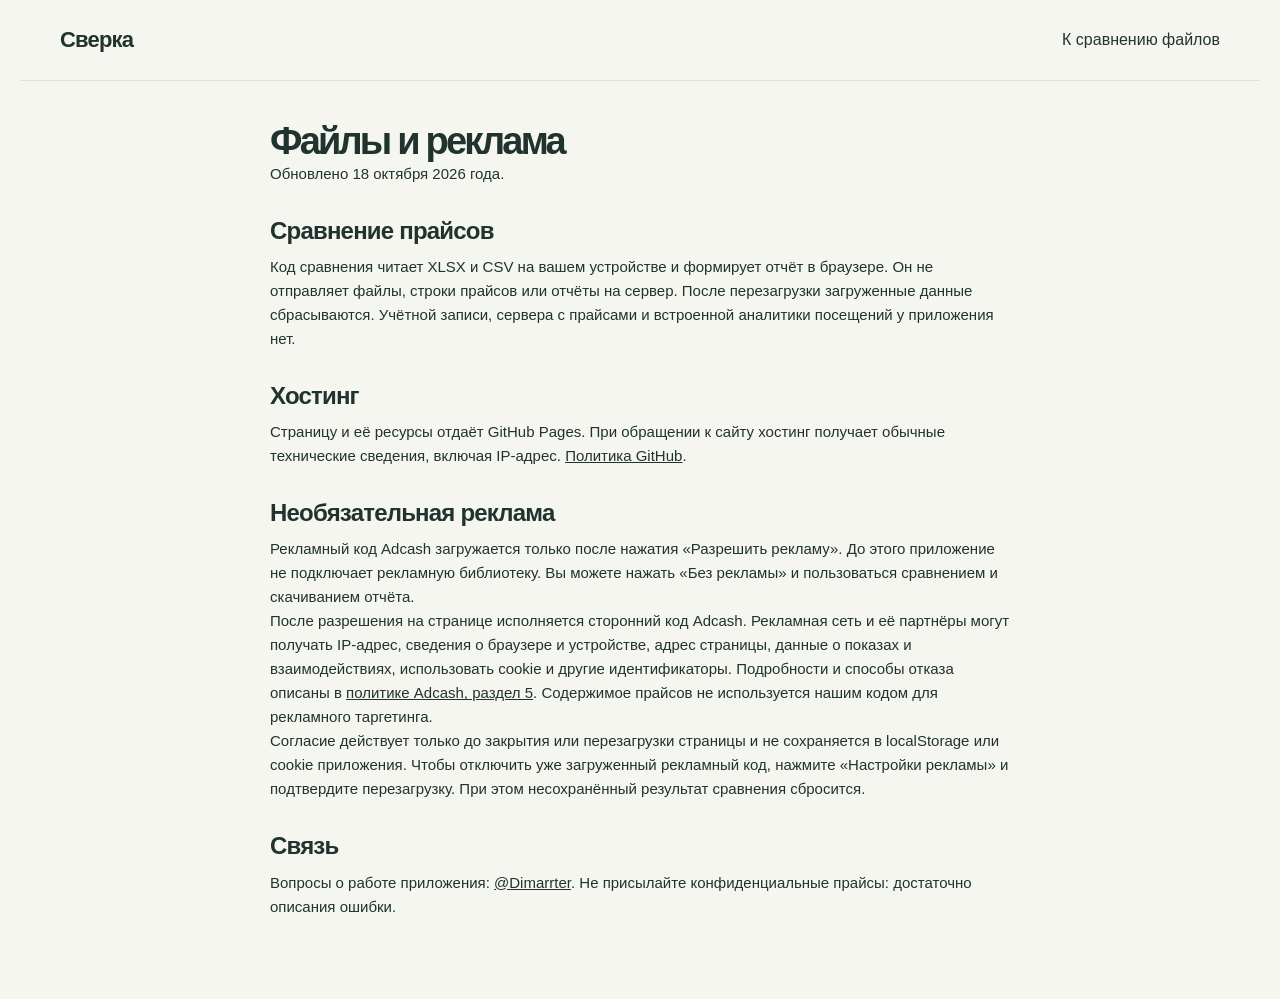
==== privacy.html @ d3e15a53 "Add optional Adcash banner and clear ad consent controls" ====
<!doctype html>
<html lang="ru"><head><meta charset="utf-8"><meta name="viewport" content="width=device-width,initial-scale=1"><title>Файлы и реклама — Сверка</title><link rel="stylesheet" href="style.css"><link rel="icon" href="icon.svg"></head>
<body><header class="site-head"><a class="brand" href="./"><strong>Сверка</strong></a><a href="./">К сравнению файлов</a></header><main class="privacy-page">
<h1>Файлы и реклама</h1><p>Обновлено 18 октября 2026 года.</p>
<h2>Сравнение прайсов</h2><p>Код сравнения читает XLSX и CSV на вашем устройстве и формирует отчёт в браузере. Он не отправляет файлы, строки прайсов или отчёты на сервер. После перезагрузки загруженные данные сбрасываются. Учётной записи, сервера с прайсами и встроенной аналитики посещений у приложения нет.</p>
<h2>Хостинг</h2><p>Страницу и её ресурсы отдаёт GitHub Pages. При обращении к сайту хостинг получает обычные технические сведения, включая IP-адрес. <a href="https://docs.github.com/en/site-policy/privacy-policies/github-general-privacy-statement" target="_blank" rel="noopener">Политика GitHub</a>.</p>
<h2>Необязательная реклама</h2><p>Рекламный код Adcash загружается только после нажатия «Разрешить рекламу». До этого приложение не подключает рекламную библиотеку. Вы можете нажать «Без рекламы» и пользоваться сравнением и скачиванием отчёта.</p><p>После разрешения на странице исполняется сторонний код Adcash. Рекламная сеть и её партнёры могут получать IP-адрес, сведения о браузере и устройстве, адрес страницы, данные о показах и взаимодействиях, использовать cookie и другие идентификаторы. Подробности и способы отказа описаны в <a href="https://adcash.com/legal/" target="_blank" rel="noopener">политике Adcash, раздел 5</a>. Содержимое прайсов не используется нашим кодом для рекламного таргетинга.</p><p>Согласие действует только до закрытия или перезагрузки страницы и не сохраняется в localStorage или cookie приложения. Чтобы отключить уже загруженный рекламный код, нажмите «Настройки рекламы» и подтвердите перезагрузку. При этом несохранённый результат сравнения сбросится.</p>
<h2>Связь</h2><p>Вопросы о работе приложения: <a href="https://t.me/Dimarrter" target="_blank" rel="noopener">@Dimarrter</a>. Не присылайте конфиденциальные прайсы: достаточно описания ошибки.</p>
</main></body></html>
---- style.css ----
:root{--ink:#20332e;--muted:#6b7770;--green:#154b42;--line:#dce2db;--paper:#fff;--back:#f6f6f0;--orange:#b75026;--mint:#e9f1e9;font-family:Inter,"Segoe UI",Arial,sans-serif;color:var(--ink);background:var(--back);font-synthesis:none}*{box-sizing:border-box}html{scroll-behavior:smooth;scroll-padding-top:28px}body{margin:0}a{color:inherit;text-decoration:none}button,input,select{font:inherit}button,a,input,select,summary{touch-action:manipulation}button{cursor:pointer}button:disabled{cursor:not-allowed;opacity:.45}button:focus-visible,a:focus-visible,input:focus-visible,select:focus-visible,summary:focus-visible{outline:3px solid #d8a328;outline-offset:4px}button{border:0}h1,h2,h3,p{margin:0}p{line-height:1.6}h1{font-size:clamp(40px,4.8vw,64px);line-height:1.07;letter-spacing:-2.8px;font-weight:640}h2{font-size:30px;line-height:1.22;letter-spacing:-.8px;font-weight:620}h3{font-size:17px;font-weight:600}.site-head{max-width:1240px;margin:auto;padding:27px 40px;display:flex;align-items:center;justify-content:space-between;border-bottom:1px solid var(--line)}.brand{display:flex;align-items:center;gap:10px}.brand svg{width:32px;height:32px;color:var(--green)}.brand strong{font-size:22px;letter-spacing:-.8px}.brand span{font-size:12px;color:var(--muted);padding-left:13px;border-left:1px solid var(--line)}nav{display:flex;gap:30px;font-size:13px}nav a:hover,footer a:hover{text-decoration:underline}main{max-width:1240px;margin:auto;padding:0 40px}.intro{display:grid;grid-template-columns:1.16fr .84fr;gap:75px;align-items:center;padding:65px 0 58px}.eyebrow{font-size:10px;font-weight:700;letter-spacing:1.6px;color:var(--green);margin-bottom:18px}.lede{max-width:530px;color:#5c6c63;margin-top:23px;font-size:17px}.intro-actions{display:flex;gap:23px;align-items:center;margin-top:29px}.button{display:inline-flex;justify-content:center;align-items:center;gap:22px;min-height:46px;padding:13px 22px;font-size:13px;font-weight:600;border-radius:6px;white-space:nowrap;transition:background .15s}.primary{background:var(--green);color:white}.primary:hover:not(:disabled){background:#0b382f}.text-button{background:transparent;color:var(--green);padding:10px 0;font-size:13px;font-weight:600}.text-button:hover{text-decoration:underline}.privacy{display:flex;align-items:center;gap:7px;margin-top:19px;font-size:11px;color:var(--muted)}.privacy svg{width:16px;height:16px;fill:none;stroke:var(--green);stroke-width:1.4}.specimen{position:relative;background:#fff;border:1px solid #d3dbd1;border-radius:9px;padding:27px 28px 0;transform:rotate(-1.5deg);box-shadow:9px 13px 0 #e7eade;margin-right:8px}.paper-top{display:flex;align-items:center;justify-content:space-between;gap:12px}.paper-label{font-size:8px;letter-spacing:1.1px;color:#7d8a7e}.file-pill{font-size:10px;color:#707e74;border:1px solid var(--line);padding:5px 7px;border-radius:4px}.paper-product{padding:28px 0 23px;border-bottom:1px solid var(--line)}.spec-sku{font-family:Consolas,monospace;color:var(--muted);font-size:11px}.paper-product h2{font-size:19px;margin-top:6px;letter-spacing:-.4px}.paper-product p{font-size:11px;color:var(--muted);margin-top:7px}.price-flow{display:flex;align-items:center;justify-content:space-between;padding:23px 0}.price-flow div>span{display:block;font-size:10px;color:var(--muted);margin-bottom:5px}.price-flow strong{font-size:29px;font-weight:550;letter-spacing:-1px}.price-flow small{font-size:16px;font-weight:400}.flow-arrow{font-size:24px;color:#9ba79c}.paper-bottom{padding:16px 0 20px;border-top:1px solid var(--line);display:flex;align-items:center;justify-content:space-between;font-size:12px}.paper-bottom strong{font-weight:600}.paper-bottom strong span{font-weight:400;color:var(--muted)}.paper-caption{margin:0 -28px;background:#fafbf6;border-top:1px solid var(--line);border-radius:0 0 9px 9px;font-size:9px;letter-spacing:.5px;color:#899489;text-align:center;padding:9px}.badge{display:inline-block;font-size:10px;border-radius:4px;padding:5px 7px;white-space:nowrap;background:#eff1ed;color:#5c6c63}.badge.up{background:#fbede5;color:#a74b25}.badge.down{background:#e6f2e9;color:#24734e}.badge.added{background:#e4f0ed;color:#126351}.badge.removed{background:#edf0f1;color:#65727a}.badge.review{background:#fff2cd;color:#856212}.workspace,.results{background:white;border:1px solid var(--line);border-radius:10px;padding:30px;margin-bottom:25px;scroll-margin-top:20px}.section-top{display:flex;justify-content:space-between;align-items:center;gap:25px;margin-bottom:25px}.section-top .eyebrow{margin-bottom:8px}.section-top h2{font-size:25px}.muted{font-size:12px;color:var(--muted)}.limit{text-align:right;max-width:200px}.file-grid{display:grid;grid-template-columns:1fr 1fr;gap:20px}.file-card{border:1px solid var(--line);border-radius:7px;background:#fcfdf9;overflow:hidden;min-width:0}.card-head{padding:15px 18px;display:flex;align-items:center;justify-content:space-between;border-bottom:1px solid var(--line);font-size:12px}.card-head strong{font-weight:600}.step-num{margin-right:9px;color:#9aab99;font-family:Consolas,monospace}.clear-file{padding:2px 5px;background:none;color:var(--muted);font-size:11px}.dropzone{display:block;text-align:center;padding:30px 15px;cursor:pointer;position:relative}.dropzone.drag{background:var(--mint);outline:2px dashed var(--green);outline-offset:-6px}.dropzone input{position:absolute;inset:0;width:100%;height:100%;opacity:0;cursor:pointer}.dropzone:focus-within{outline:3px solid #d8a328;outline-offset:-4px}.upload-icon{width:30px;height:30px;color:#4f7864;margin-bottom:9px;fill:none;stroke:currentColor;stroke-width:1.4}.drop-title{font-size:13px;display:block}.drop-title b{font-weight:600;color:var(--green);text-decoration:underline;text-underline-offset:3px}.drop-sub{font-size:10px;display:block;color:var(--muted);margin-top:7px}.file-info{padding:16px 18px 10px;display:flex;gap:10px;align-items:center}.file-name{font-size:12px;font-weight:600;overflow-wrap:anywhere}.file-meta{font-size:10px;color:var(--muted);margin-top:4px}.file-type{color:var(--green);font:10px Consolas,monospace;background:#e5eee4;border-radius:5px;padding:12px 6px}.mapping{padding:4px 18px 18px}.mapping label{display:flex;flex-direction:column;gap:5px;font-size:10px;color:var(--muted)}select,input[type=number]{border:1px solid #d4dcd3;background:white;color:var(--ink);border-radius:4px;padding:8px 9px;max-width:100%;min-width:0;font-size:12px}select{cursor:pointer}.map-top{display:grid;grid-template-columns:1fr 1fr;gap:10px;margin:9px 0}.map-cols{display:grid;grid-template-columns:1fr 1fr 1fr;gap:10px}.csv-options{display:grid;grid-template-columns:1fr 1fr;gap:10px;margin:9px 0}.mini-wrap{overflow:auto;margin-top:13px;background:white;border:1px solid var(--line);border-radius:3px;max-height:155px}.mini{border-collapse:collapse;width:100%;font-size:10px;white-space:nowrap}.mini th,.mini td{padding:7px 9px;text-align:left;border-bottom:1px solid #ebeee8;max-width:140px;overflow:hidden;text-overflow:ellipsis}.mini th{background:#f1f4ec;color:#64745f;font-weight:500}.mini td:first-child{color:#899786}.settings-bar{display:flex;align-items:center;gap:22px;margin-top:23px;flex-wrap:wrap}.settings-bar .button{margin-left:auto}.check{display:flex;align-items:center;gap:6px;font-size:11px}.check input{accent-color:var(--green);width:15px;height:15px}.inline-label{font-size:10px;display:flex;align-items:center;gap:8px;color:var(--muted)}.inline-label select{font-size:11px;padding:7px}.footnote{font-size:10px;color:#7e8c7d;margin-top:16px;line-height:1.7}.message{padding:13px 16px;background:#f9f0dc;color:#715817;font-size:12px;border-radius:6px;margin-bottom:18px;line-height:1.6}.message.success{background:#e9f2e8;color:#235d3c}.dark{background:#243c32;color:#fff}.dark:hover:not(:disabled){background:#10281e}.outline{border:1px solid #c3d1bf;color:var(--green);background:transparent}.outline:hover{background:#e9f1e5}.results{padding-top:28px}.results .section-top{margin-bottom:23px}.results .section-top p.muted{margin-top:8px}.counts{display:grid;grid-template-columns:repeat(6,1fr);gap:1px;border:1px solid var(--line);border-radius:6px;overflow:hidden;background:var(--line);margin-bottom:20px}.count{background:#fafbf7;padding:16px 14px;border:0;text-align:left}.count b{font-size:25px;font-weight:550;display:block;margin-bottom:5px}.count span{font-size:10px;color:var(--muted)}.count[data-status=up] b{color:#b4542a}.count[data-status=down] b{color:#28784f}.count[data-status=review] b{color:#a07b12}.count:hover{background:#eef3e8}.review-note{font-size:12px;padding:13px 16px;background:#fff8e6;color:#7b621b;border:1px solid #f1e5be;border-radius:5px;margin-bottom:18px;line-height:1.6}.table-tools{display:flex;align-items:center;justify-content:space-between;gap:12px;margin:20px 0 12px}.filters{display:flex;gap:5px;flex-wrap:wrap}.filter{font-size:10px;background:#f3f5ee;color:#677661;padding:8px 11px;border-radius:4px}.filter[aria-pressed=true]{background:#deeadc;color:#214c34;font-weight:600}.search{position:relative;min-width:180px}.search input{width:100%;padding:8px 28px 8px 12px;font-size:11px;border:1px solid var(--line);border-radius:4px}.search>span:last-child{position:absolute;right:9px;top:4px;color:#6c7c66;font-size:23px}.table-wrap{overflow:auto;border:1px solid var(--line);border-radius:6px}.result-table{width:100%;border-collapse:collapse;font-size:12px;min-width:780px}.result-table th{text-align:left;padding:12px 13px;font-size:10px;font-weight:500;background:#f5f7f0;color:#74836c;white-space:nowrap}.result-table td{padding:14px 13px;border-top:1px solid #e8ece2;vertical-align:top}.result-table .num{text-align:right;white-space:nowrap;font-variant-numeric:tabular-nums}.result-table td:first-child{min-width:180px}.sku{display:block;font:11px Consolas,monospace;margin-bottom:5px;max-width:250px;overflow-wrap:anywhere}.product{font-size:10px;color:var(--muted);max-width:240px;overflow-wrap:anywhere}.row-note{font-size:10px;color:#77846e;min-width:160px;max-width:270px;line-height:1.5}.delta-up{color:#a84e28}.delta-down{color:#24764d}.empty{padding:30px;text-align:center;color:var(--muted);font-size:13px}.table-bottom{display:flex;align-items:center;justify-content:space-between;gap:12px;margin-top:13px}.table-bottom>span:last-child{font-size:10px;text-align:right}.feedback-box{display:flex;align-items:center;justify-content:space-between;gap:25px;margin-top:27px;padding:21px;background:#f3f6ed;border-radius:6px}.feedback-box strong{font-size:14px;font-weight:600}.feedback-box p{font-size:11px;max-width:540px;margin-top:6px;color:var(--muted)}.how{display:grid;grid-template-columns:1fr 1fr;gap:110px;padding:70px 0;border-bottom:1px solid var(--line)}.how>div>p:last-child{max-width:370px;font-size:14px;color:var(--muted);margin-top:18px}.how ol{list-style:none;padding:0;margin:0}.how li{display:flex;gap:18px;padding:0 0 25px}.how li>span{font-size:11px;background:#e6ecdf;border:1px solid #d7e0cf;width:28px;height:28px;flex:0 0 28px;text-align:center;padding-top:6px;border-radius:50%;color:var(--green)}.how li p{color:var(--muted);font-size:12px;margin-top:8px}.how li:last-child{padding-bottom:0}.faq{display:grid;grid-template-columns:1fr 1.3fr;gap:60px;padding:50px 0 65px}.faq h2{font-size:24px}details{border-bottom:1px solid var(--line);padding:0 0 18px;margin-bottom:18px}summary{font-size:14px;cursor:pointer;font-weight:500;line-height:1.5}details p{font-size:12px;color:var(--muted);padding:13px 0 0 17px}footer{border-top:1px solid var(--line);max-width:1240px;margin:auto;padding:25px 40px;display:flex;align-items:center;gap:22px;color:var(--muted);font-size:10px}footer .brand{color:var(--ink)}footer .brand strong{font-size:17px}footer>span{margin-right:auto}.skip{position:absolute;left:20px;top:-100px;background:white;padding:15px;z-index:9}.skip:focus{top:10px}.sr-only{position:absolute;width:1px;height:1px;overflow:hidden;clip:rect(0,0,0,0)}[hidden]{display:none!important}@media(max-width:1000px){.intro{gap:35px}h1{font-size:48px}.brand span{display:none}.settings-bar{gap:14px}.settings-bar .button{width:100%;margin:0}.how{gap:50px}.counts{grid-template-columns:repeat(3,1fr)}}@media(max-width:700px){.site-head{padding:20px}.site-head nav{gap:15px;font-size:11px}.site-head nav a:first-child{display:none}main{padding:0 16px}.intro{grid-template-columns:1fr;padding:36px 4px 35px;gap:32px}h1{font-size:44px;letter-spacing:-1.9px}.lede{font-size:15px;max-width:480px}.intro-actions{gap:18px;flex-wrap:wrap}.privacy{font-size:10px}.specimen{max-width:470px;width:100%;margin:auto;transform:none;box-shadow:5px 6px 0 #e7eade}.workspace,.results{padding:20px 16px}.section-top{align-items:flex-start;gap:15px;flex-wrap:wrap}.section-top h2{font-size:23px}.limit{max-width:none;text-align:left;font-size:10px}.file-grid{grid-template-columns:1fr}.map-cols{grid-template-columns:1fr 1fr}.map-cols label:last-child{grid-column:1/-1}.settings-bar{display:block}.settings-bar .inline-label{margin:15px 0}.settings-bar .button{width:100%}.counts{grid-template-columns:repeat(3,1fr)}.count{padding:13px 10px}.count b{font-size:23px}.table-tools{align-items:stretch;flex-direction:column}.filters{gap:5px}.table-bottom{flex-wrap:wrap}.table-bottom>span:last-child{text-align:left}.feedback-box{align-items:flex-start;flex-direction:column}.how{padding:40px 4px;grid-template-columns:1fr;gap:28px}.faq{padding:35px 4px;grid-template-columns:1fr;gap:25px}footer{padding:22px 20px;flex-wrap:wrap;gap:15px}footer>span{flex-basis:65%;margin-right:0}h2{font-size:27px}}@media(prefers-reduced-motion:reduce){html{scroll-behavior:auto}*{transition:none!important}}

.ad-section{border-top:1px solid var(--line);padding:32px 4px;display:flex;align-items:center;justify-content:space-between;gap:32px}.ad-copy{max-width:620px}.ad-copy h2{font-size:24px;margin:0 0 12px}.ad-copy p{font-size:13px;line-height:1.7;color:var(--muted)}.ad-copy a{text-decoration:underline}.ad-actions{display:flex;align-items:center;gap:22px;flex-wrap:wrap;margin:16px 0}.ad-copy>#ad-settings{font-size:11px;margin-top:10px}.ad-banner{width:300px;min-width:300px;height:250px;overflow:hidden}.privacy-page{max-width:820px;margin:40px auto 80px;line-height:1.85}.privacy-page h1{font-size:38px}.privacy-page h2{font-size:24px;margin:30px 0 10px}.privacy-page p{font-size:15px}.privacy-page a{text-decoration:underline}@media(max-width:700px){.ad-section{flex-direction:column;align-items:flex-start}.ad-banner{align-self:center}.privacy-page{margin:25px auto 60px}.privacy-page h1{font-size:30px}}
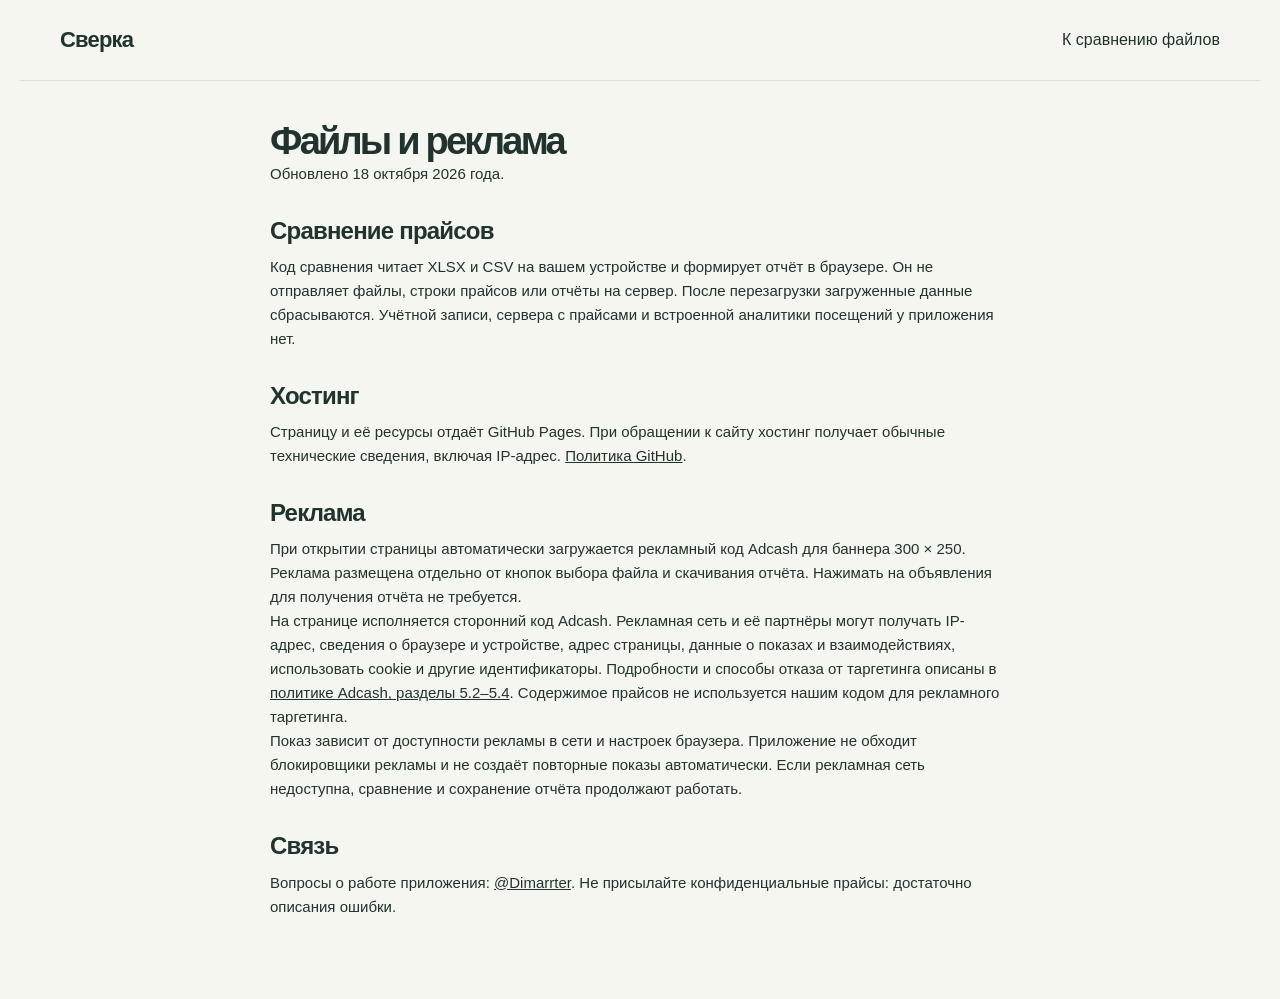
==== commit 7dad200b: "Load Adcash banner automatically beside the price tool" ====
--- a/privacy.html
+++ b/privacy.html
@@ -1,9 +1,9 @@
-<!doctype html>
-<html lang="ru"><head><meta charset="utf-8"><meta name="viewport" content="width=device-width,initial-scale=1"><title>Файлы и реклама — Сверка</title><link rel="stylesheet" href="style.css"><link rel="icon" href="icon.svg"></head>
-<body><header class="site-head"><a class="brand" href="./"><strong>Сверка</strong></a><a href="./">К сравнению файлов</a></header><main class="privacy-page">
-<h1>Файлы и реклама</h1><p>Обновлено 18 октября 2026 года.</p>
-<h2>Сравнение прайсов</h2><p>Код сравнения читает XLSX и CSV на вашем устройстве и формирует отчёт в браузере. Он не отправляет файлы, строки прайсов или отчёты на сервер. После перезагрузки загруженные данные сбрасываются. Учётной записи, сервера с прайсами и встроенной аналитики посещений у приложения нет.</p>
-<h2>Хостинг</h2><p>Страницу и её ресурсы отдаёт GitHub Pages. При обращении к сайту хостинг получает обычные технические сведения, включая IP-адрес. <a href="https://docs.github.com/en/site-policy/privacy-policies/github-general-privacy-statement" target="_blank" rel="noopener">Политика GitHub</a>.</p>
-<h2>Необязательная реклама</h2><p>Рекламный код Adcash загружается только после нажатия «Разрешить рекламу». До этого приложение не подключает рекламную библиотеку. Вы можете нажать «Без рекламы» и пользоваться сравнением и скачиванием отчёта.</p><p>После разрешения на странице исполняется сторонний код Adcash. Рекламная сеть и её партнёры могут получать IP-адрес, сведения о браузере и устройстве, адрес страницы, данные о показах и взаимодействиях, использовать cookie и другие идентификаторы. Подробности и способы отказа описаны в <a href="https://adcash.com/legal/" target="_blank" rel="noopener">политике Adcash, раздел 5</a>. Содержимое прайсов не используется нашим кодом для рекламного таргетинга.</p><p>Согласие действует только до закрытия или перезагрузки страницы и не сохраняется в localStorage или cookie приложения. Чтобы отключить уже загруженный рекламный код, нажмите «Настройки рекламы» и подтвердите перезагрузку. При этом несохранённый результат сравнения сбросится.</p>
-<h2>Связь</h2><p>Вопросы о работе приложения: <a href="https://t.me/Dimarrter" target="_blank" rel="noopener">@Dimarrter</a>. Не присылайте конфиденциальные прайсы: достаточно описания ошибки.</p>
-</main></body></html>
+<!doctype html>
+<html lang="ru"><head><meta charset="utf-8"><meta name="viewport" content="width=device-width,initial-scale=1"><title>Файлы и реклама — Сверка</title><link rel="stylesheet" href="style.css"><link rel="icon" href="icon.svg"></head>
+<body><header class="site-head"><a class="brand" href="./"><strong>Сверка</strong></a><a href="./">К сравнению файлов</a></header><main class="privacy-page">
+<h1>Файлы и реклама</h1><p>Обновлено 18 октября 2026 года.</p>
+<h2>Сравнение прайсов</h2><p>Код сравнения читает XLSX и CSV на вашем устройстве и формирует отчёт в браузере. Он не отправляет файлы, строки прайсов или отчёты на сервер. После перезагрузки загруженные данные сбрасываются. Учётной записи, сервера с прайсами и встроенной аналитики посещений у приложения нет.</p>
+<h2>Хостинг</h2><p>Страницу и её ресурсы отдаёт GitHub Pages. При обращении к сайту хостинг получает обычные технические сведения, включая IP-адрес. <a href="https://docs.github.com/en/site-policy/privacy-policies/github-general-privacy-statement" target="_blank" rel="noopener">Политика GitHub</a>.</p>
+<h2>Реклама</h2><p>При открытии страницы автоматически загружается рекламный код Adcash для баннера 300 × 250. Реклама размещена отдельно от кнопок выбора файла и скачивания отчёта. Нажимать на объявления для получения отчёта не требуется.</p><p>На странице исполняется сторонний код Adcash. Рекламная сеть и её партнёры могут получать IP-адрес, сведения о браузере и устройстве, адрес страницы, данные о показах и взаимодействиях, использовать cookie и другие идентификаторы. Подробности и способы отказа от таргетинга описаны в <a href="https://adcash.com/legal/" target="_blank" rel="noopener">политике Adcash, разделы 5.2–5.4</a>. Содержимое прайсов не используется нашим кодом для рекламного таргетинга.</p><p>Показ зависит от доступности рекламы в сети и настроек браузера. Приложение не обходит блокировщики рекламы и не создаёт повторные показы автоматически. Если рекламная сеть недоступна, сравнение и сохранение отчёта продолжают работать.</p>
+<h2>Связь</h2><p>Вопросы о работе приложения: <a href="https://t.me/Dimarrter" target="_blank" rel="noopener">@Dimarrter</a>. Не присылайте конфиденциальные прайсы: достаточно описания ошибки.</p>
+</main></body></html>
--- a/style.css
+++ b/style.css
@@ -1,3 +1,3 @@
 :root{--ink:#20332e;--muted:#6b7770;--green:#154b42;--line:#dce2db;--paper:#fff;--back:#f6f6f0;--orange:#b75026;--mint:#e9f1e9;font-family:Inter,"Segoe UI",Arial,sans-serif;color:var(--ink);background:var(--back);font-synthesis:none}*{box-sizing:border-box}html{scroll-behavior:smooth;scroll-padding-top:28px}body{margin:0}a{color:inherit;text-decoration:none}button,input,select{font:inherit}button,a,input,select,summary{touch-action:manipulation}button{cursor:pointer}button:disabled{cursor:not-allowed;opacity:.45}button:focus-visible,a:focus-visible,input:focus-visible,select:focus-visible,summary:focus-visible{outline:3px solid #d8a328;outline-offset:4px}button{border:0}h1,h2,h3,p{margin:0}p{line-height:1.6}h1{font-size:clamp(40px,4.8vw,64px);line-height:1.07;letter-spacing:-2.8px;font-weight:640}h2{font-size:30px;line-height:1.22;letter-spacing:-.8px;font-weight:620}h3{font-size:17px;font-weight:600}.site-head{max-width:1240px;margin:auto;padding:27px 40px;display:flex;align-items:center;justify-content:space-between;border-bottom:1px solid var(--line)}.brand{display:flex;align-items:center;gap:10px}.brand svg{width:32px;height:32px;color:var(--green)}.brand strong{font-size:22px;letter-spacing:-.8px}.brand span{font-size:12px;color:var(--muted);padding-left:13px;border-left:1px solid var(--line)}nav{display:flex;gap:30px;font-size:13px}nav a:hover,footer a:hover{text-decoration:underline}main{max-width:1240px;margin:auto;padding:0 40px}.intro{display:grid;grid-template-columns:1.16fr .84fr;gap:75px;align-items:center;padding:65px 0 58px}.eyebrow{font-size:10px;font-weight:700;letter-spacing:1.6px;color:var(--green);margin-bottom:18px}.lede{max-width:530px;color:#5c6c63;margin-top:23px;font-size:17px}.intro-actions{display:flex;gap:23px;align-items:center;margin-top:29px}.button{display:inline-flex;justify-content:center;align-items:center;gap:22px;min-height:46px;padding:13px 22px;font-size:13px;font-weight:600;border-radius:6px;white-space:nowrap;transition:background .15s}.primary{background:var(--green);color:white}.primary:hover:not(:disabled){background:#0b382f}.text-button{background:transparent;color:var(--green);padding:10px 0;font-size:13px;font-weight:600}.text-button:hover{text-decoration:underline}.privacy{display:flex;align-items:center;gap:7px;margin-top:19px;font-size:11px;color:var(--muted)}.privacy svg{width:16px;height:16px;fill:none;stroke:var(--green);stroke-width:1.4}.specimen{position:relative;background:#fff;border:1px solid #d3dbd1;border-radius:9px;padding:27px 28px 0;transform:rotate(-1.5deg);box-shadow:9px 13px 0 #e7eade;margin-right:8px}.paper-top{display:flex;align-items:center;justify-content:space-between;gap:12px}.paper-label{font-size:8px;letter-spacing:1.1px;color:#7d8a7e}.file-pill{font-size:10px;color:#707e74;border:1px solid var(--line);padding:5px 7px;border-radius:4px}.paper-product{padding:28px 0 23px;border-bottom:1px solid var(--line)}.spec-sku{font-family:Consolas,monospace;color:var(--muted);font-size:11px}.paper-product h2{font-size:19px;margin-top:6px;letter-spacing:-.4px}.paper-product p{font-size:11px;color:var(--muted);margin-top:7px}.price-flow{display:flex;align-items:center;justify-content:space-between;padding:23px 0}.price-flow div>span{display:block;font-size:10px;color:var(--muted);margin-bottom:5px}.price-flow strong{font-size:29px;font-weight:550;letter-spacing:-1px}.price-flow small{font-size:16px;font-weight:400}.flow-arrow{font-size:24px;color:#9ba79c}.paper-bottom{padding:16px 0 20px;border-top:1px solid var(--line);display:flex;align-items:center;justify-content:space-between;font-size:12px}.paper-bottom strong{font-weight:600}.paper-bottom strong span{font-weight:400;color:var(--muted)}.paper-caption{margin:0 -28px;background:#fafbf6;border-top:1px solid var(--line);border-radius:0 0 9px 9px;font-size:9px;letter-spacing:.5px;color:#899489;text-align:center;padding:9px}.badge{display:inline-block;font-size:10px;border-radius:4px;padding:5px 7px;white-space:nowrap;background:#eff1ed;color:#5c6c63}.badge.up{background:#fbede5;color:#a74b25}.badge.down{background:#e6f2e9;color:#24734e}.badge.added{background:#e4f0ed;color:#126351}.badge.removed{background:#edf0f1;color:#65727a}.badge.review{background:#fff2cd;color:#856212}.workspace,.results{background:white;border:1px solid var(--line);border-radius:10px;padding:30px;margin-bottom:25px;scroll-margin-top:20px}.section-top{display:flex;justify-content:space-between;align-items:center;gap:25px;margin-bottom:25px}.section-top .eyebrow{margin-bottom:8px}.section-top h2{font-size:25px}.muted{font-size:12px;color:var(--muted)}.limit{text-align:right;max-width:200px}.file-grid{display:grid;grid-template-columns:1fr 1fr;gap:20px}.file-card{border:1px solid var(--line);border-radius:7px;background:#fcfdf9;overflow:hidden;min-width:0}.card-head{padding:15px 18px;display:flex;align-items:center;justify-content:space-between;border-bottom:1px solid var(--line);font-size:12px}.card-head strong{font-weight:600}.step-num{margin-right:9px;color:#9aab99;font-family:Consolas,monospace}.clear-file{padding:2px 5px;background:none;color:var(--muted);font-size:11px}.dropzone{display:block;text-align:center;padding:30px 15px;cursor:pointer;position:relative}.dropzone.drag{background:var(--mint);outline:2px dashed var(--green);outline-offset:-6px}.dropzone input{position:absolute;inset:0;width:100%;height:100%;opacity:0;cursor:pointer}.dropzone:focus-within{outline:3px solid #d8a328;outline-offset:-4px}.upload-icon{width:30px;height:30px;color:#4f7864;margin-bottom:9px;fill:none;stroke:currentColor;stroke-width:1.4}.drop-title{font-size:13px;display:block}.drop-title b{font-weight:600;color:var(--green);text-decoration:underline;text-underline-offset:3px}.drop-sub{font-size:10px;display:block;color:var(--muted);margin-top:7px}.file-info{padding:16px 18px 10px;display:flex;gap:10px;align-items:center}.file-name{font-size:12px;font-weight:600;overflow-wrap:anywhere}.file-meta{font-size:10px;color:var(--muted);margin-top:4px}.file-type{color:var(--green);font:10px Consolas,monospace;background:#e5eee4;border-radius:5px;padding:12px 6px}.mapping{padding:4px 18px 18px}.mapping label{display:flex;flex-direction:column;gap:5px;font-size:10px;color:var(--muted)}select,input[type=number]{border:1px solid #d4dcd3;background:white;color:var(--ink);border-radius:4px;padding:8px 9px;max-width:100%;min-width:0;font-size:12px}select{cursor:pointer}.map-top{display:grid;grid-template-columns:1fr 1fr;gap:10px;margin:9px 0}.map-cols{display:grid;grid-template-columns:1fr 1fr 1fr;gap:10px}.csv-options{display:grid;grid-template-columns:1fr 1fr;gap:10px;margin:9px 0}.mini-wrap{overflow:auto;margin-top:13px;background:white;border:1px solid var(--line);border-radius:3px;max-height:155px}.mini{border-collapse:collapse;width:100%;font-size:10px;white-space:nowrap}.mini th,.mini td{padding:7px 9px;text-align:left;border-bottom:1px solid #ebeee8;max-width:140px;overflow:hidden;text-overflow:ellipsis}.mini th{background:#f1f4ec;color:#64745f;font-weight:500}.mini td:first-child{color:#899786}.settings-bar{display:flex;align-items:center;gap:22px;margin-top:23px;flex-wrap:wrap}.settings-bar .button{margin-left:auto}.check{display:flex;align-items:center;gap:6px;font-size:11px}.check input{accent-color:var(--green);width:15px;height:15px}.inline-label{font-size:10px;display:flex;align-items:center;gap:8px;color:var(--muted)}.inline-label select{font-size:11px;padding:7px}.footnote{font-size:10px;color:#7e8c7d;margin-top:16px;line-height:1.7}.message{padding:13px 16px;background:#f9f0dc;color:#715817;font-size:12px;border-radius:6px;margin-bottom:18px;line-height:1.6}.message.success{background:#e9f2e8;color:#235d3c}.dark{background:#243c32;color:#fff}.dark:hover:not(:disabled){background:#10281e}.outline{border:1px solid #c3d1bf;color:var(--green);background:transparent}.outline:hover{background:#e9f1e5}.results{padding-top:28px}.results .section-top{margin-bottom:23px}.results .section-top p.muted{margin-top:8px}.counts{display:grid;grid-template-columns:repeat(6,1fr);gap:1px;border:1px solid var(--line);border-radius:6px;overflow:hidden;background:var(--line);margin-bottom:20px}.count{background:#fafbf7;padding:16px 14px;border:0;text-align:left}.count b{font-size:25px;font-weight:550;display:block;margin-bottom:5px}.count span{font-size:10px;color:var(--muted)}.count[data-status=up] b{color:#b4542a}.count[data-status=down] b{color:#28784f}.count[data-status=review] b{color:#a07b12}.count:hover{background:#eef3e8}.review-note{font-size:12px;padding:13px 16px;background:#fff8e6;color:#7b621b;border:1px solid #f1e5be;border-radius:5px;margin-bottom:18px;line-height:1.6}.table-tools{display:flex;align-items:center;justify-content:space-between;gap:12px;margin:20px 0 12px}.filters{display:flex;gap:5px;flex-wrap:wrap}.filter{font-size:10px;background:#f3f5ee;color:#677661;padding:8px 11px;border-radius:4px}.filter[aria-pressed=true]{background:#deeadc;color:#214c34;font-weight:600}.search{position:relative;min-width:180px}.search input{width:100%;padding:8px 28px 8px 12px;font-size:11px;border:1px solid var(--line);border-radius:4px}.search>span:last-child{position:absolute;right:9px;top:4px;color:#6c7c66;font-size:23px}.table-wrap{overflow:auto;border:1px solid var(--line);border-radius:6px}.result-table{width:100%;border-collapse:collapse;font-size:12px;min-width:780px}.result-table th{text-align:left;padding:12px 13px;font-size:10px;font-weight:500;background:#f5f7f0;color:#74836c;white-space:nowrap}.result-table td{padding:14px 13px;border-top:1px solid #e8ece2;vertical-align:top}.result-table .num{text-align:right;white-space:nowrap;font-variant-numeric:tabular-nums}.result-table td:first-child{min-width:180px}.sku{display:block;font:11px Consolas,monospace;margin-bottom:5px;max-width:250px;overflow-wrap:anywhere}.product{font-size:10px;color:var(--muted);max-width:240px;overflow-wrap:anywhere}.row-note{font-size:10px;color:#77846e;min-width:160px;max-width:270px;line-height:1.5}.delta-up{color:#a84e28}.delta-down{color:#24764d}.empty{padding:30px;text-align:center;color:var(--muted);font-size:13px}.table-bottom{display:flex;align-items:center;justify-content:space-between;gap:12px;margin-top:13px}.table-bottom>span:last-child{font-size:10px;text-align:right}.feedback-box{display:flex;align-items:center;justify-content:space-between;gap:25px;margin-top:27px;padding:21px;background:#f3f6ed;border-radius:6px}.feedback-box strong{font-size:14px;font-weight:600}.feedback-box p{font-size:11px;max-width:540px;margin-top:6px;color:var(--muted)}.how{display:grid;grid-template-columns:1fr 1fr;gap:110px;padding:70px 0;border-bottom:1px solid var(--line)}.how>div>p:last-child{max-width:370px;font-size:14px;color:var(--muted);margin-top:18px}.how ol{list-style:none;padding:0;margin:0}.how li{display:flex;gap:18px;padding:0 0 25px}.how li>span{font-size:11px;background:#e6ecdf;border:1px solid #d7e0cf;width:28px;height:28px;flex:0 0 28px;text-align:center;padding-top:6px;border-radius:50%;color:var(--green)}.how li p{color:var(--muted);font-size:12px;margin-top:8px}.how li:last-child{padding-bottom:0}.faq{display:grid;grid-template-columns:1fr 1.3fr;gap:60px;padding:50px 0 65px}.faq h2{font-size:24px}details{border-bottom:1px solid var(--line);padding:0 0 18px;margin-bottom:18px}summary{font-size:14px;cursor:pointer;font-weight:500;line-height:1.5}details p{font-size:12px;color:var(--muted);padding:13px 0 0 17px}footer{border-top:1px solid var(--line);max-width:1240px;margin:auto;padding:25px 40px;display:flex;align-items:center;gap:22px;color:var(--muted);font-size:10px}footer .brand{color:var(--ink)}footer .brand strong{font-size:17px}footer>span{margin-right:auto}.skip{position:absolute;left:20px;top:-100px;background:white;padding:15px;z-index:9}.skip:focus{top:10px}.sr-only{position:absolute;width:1px;height:1px;overflow:hidden;clip:rect(0,0,0,0)}[hidden]{display:none!important}@media(max-width:1000px){.intro{gap:35px}h1{font-size:48px}.brand span{display:none}.settings-bar{gap:14px}.settings-bar .button{width:100%;margin:0}.how{gap:50px}.counts{grid-template-columns:repeat(3,1fr)}}@media(max-width:700px){.site-head{padding:20px}.site-head nav{gap:15px;font-size:11px}.site-head nav a:first-child{display:none}main{padding:0 16px}.intro{grid-template-columns:1fr;padding:36px 4px 35px;gap:32px}h1{font-size:44px;letter-spacing:-1.9px}.lede{font-size:15px;max-width:480px}.intro-actions{gap:18px;flex-wrap:wrap}.privacy{font-size:10px}.specimen{max-width:470px;width:100%;margin:auto;transform:none;box-shadow:5px 6px 0 #e7eade}.workspace,.results{padding:20px 16px}.section-top{align-items:flex-start;gap:15px;flex-wrap:wrap}.section-top h2{font-size:23px}.limit{max-width:none;text-align:left;font-size:10px}.file-grid{grid-template-columns:1fr}.map-cols{grid-template-columns:1fr 1fr}.map-cols label:last-child{grid-column:1/-1}.settings-bar{display:block}.settings-bar .inline-label{margin:15px 0}.settings-bar .button{width:100%}.counts{grid-template-columns:repeat(3,1fr)}.count{padding:13px 10px}.count b{font-size:23px}.table-tools{align-items:stretch;flex-direction:column}.filters{gap:5px}.table-bottom{flex-wrap:wrap}.table-bottom>span:last-child{text-align:left}.feedback-box{align-items:flex-start;flex-direction:column}.how{padding:40px 4px;grid-template-columns:1fr;gap:28px}.faq{padding:35px 4px;grid-template-columns:1fr;gap:25px}footer{padding:22px 20px;flex-wrap:wrap;gap:15px}footer>span{flex-basis:65%;margin-right:0}h2{font-size:27px}}@media(prefers-reduced-motion:reduce){html{scroll-behavior:auto}*{transition:none!important}}
 
-.ad-section{border-top:1px solid var(--line);padding:32px 4px;display:flex;align-items:center;justify-content:space-between;gap:32px}.ad-copy{max-width:620px}.ad-copy h2{font-size:24px;margin:0 0 12px}.ad-copy p{font-size:13px;line-height:1.7;color:var(--muted)}.ad-copy a{text-decoration:underline}.ad-actions{display:flex;align-items:center;gap:22px;flex-wrap:wrap;margin:16px 0}.ad-copy>#ad-settings{font-size:11px;margin-top:10px}.ad-banner{width:300px;min-width:300px;height:250px;overflow:hidden}.privacy-page{max-width:820px;margin:40px auto 80px;line-height:1.85}.privacy-page h1{font-size:38px}.privacy-page h2{font-size:24px;margin:30px 0 10px}.privacy-page p{font-size:15px}.privacy-page a{text-decoration:underline}@media(max-width:700px){.ad-section{flex-direction:column;align-items:flex-start}.ad-banner{align-self:center}.privacy-page{margin:25px auto 60px}.privacy-page h1{font-size:30px}}
+ .ad-section{border:1px solid var(--line);border-radius:8px;background:#fafbf7;padding:22px 28px;margin-bottom:28px;display:flex;align-items:center;justify-content:space-between;gap:32px}.ad-copy{max-width:520px}.ad-copy .eyebrow{margin-bottom:12px}.ad-copy h2{font-size:23px;margin:0 0 12px}.ad-copy p{font-size:12px;line-height:1.7;color:var(--muted)}.ad-copy a{text-decoration:underline}.ad-copy .ad-disclosure{font-size:11px;margin-top:12px}.ad-banner{width:300px;min-width:300px;height:250px;overflow:hidden;background:#f0f2ec}.ad-banner[hidden]{display:none}.privacy-page{max-width:820px;margin:40px auto 80px;line-height:1.85}.privacy-page h1{font-size:38px}.privacy-page h2{font-size:24px;margin:30px 0 10px}.privacy-page p{font-size:15px}.privacy-page a{text-decoration:underline}@media(min-width:1920px){.ad-section{position:fixed;right:max(20px,calc((100vw - 1900px)/2));top:110px;width:324px;padding:12px;display:block}.ad-copy h2{font-size:18px}.ad-copy{margin-bottom:14px}.ad-copy .ad-disclosure{font-size:10px}.ad-banner{margin:auto}}@media(max-width:700px){.ad-section{padding:18px 10px;flex-direction:column;align-items:flex-start;gap:18px}.ad-banner{align-self:center}.privacy-page{margin:25px auto 60px}.privacy-page h1{font-size:30px}}
